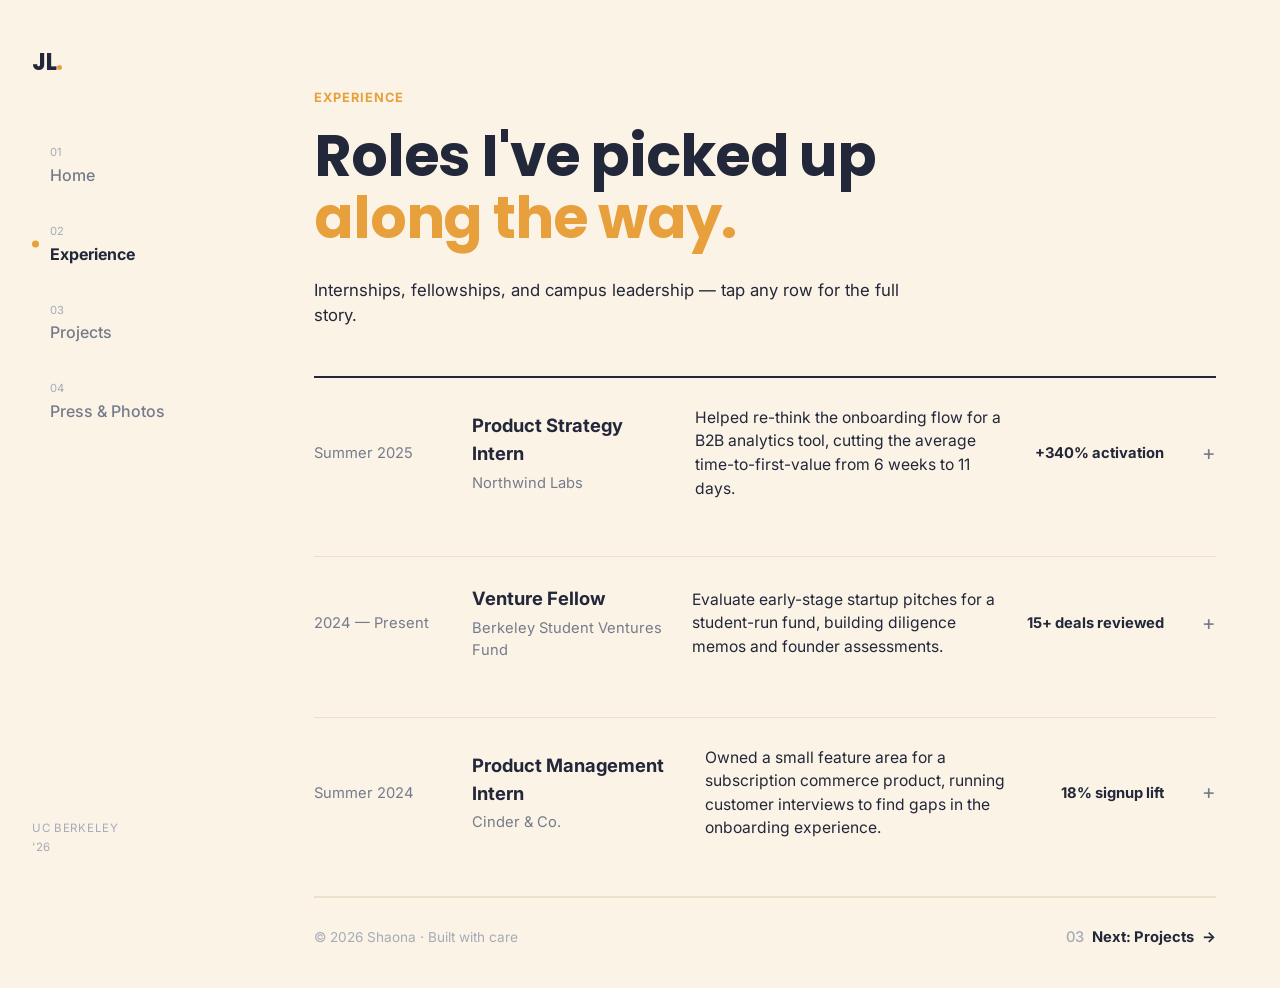
==== experience.html @ 195c4750 "Initial commit: personal site (Home, Experience, Projects, Press & Photos)" ====
<!DOCTYPE html>
<html lang="en">
<head>
<meta charset="UTF-8">
<meta name="viewport" content="width=device-width, initial-scale=1.0">
<title>Experience — Shaona</title>
<meta name="description" content="Internships, fellowships, and campus leadership roles.">
<link rel="preconnect" href="https://fonts.googleapis.com">
<link rel="preconnect" href="https://fonts.gstatic.com" crossorigin>
<link href="https://fonts.googleapis.com/css2?family=Poppins:wght@600;700;800&family=Inter:wght@400;500;600;700&display=swap" rel="stylesheet">
<link rel="stylesheet" href="css/style.css">
</head>
<body data-page="experience">

<a class="skip-link" href="#main-content">Skip to content</a>

<div id="sidebar-root"></div>

<main id="main-content">

  <section class="section">
    <p class="eyebrow">EXPERIENCE</p>
    <h1 class="section-heading-lg">
      Roles I've picked up<br>
      <span class="highlight">along the way.</span>
    </h1>
    <p class="section-sub">Internships, fellowships, and campus leadership — tap any row for the full story.</p>

    <div class="exp-table" role="list">

      <button class="exp-row" role="listitem" aria-expanded="false">
        <span class="exp-date">Summer 2025</span>
        <span class="exp-role">
          <span class="exp-title">Product Strategy Intern</span>
          <span class="exp-company">Northwind Labs</span>
        </span>
        <span class="exp-desc">Helped re-think the onboarding flow for a B2B analytics tool, cutting the average time-to-first-value from 6 weeks to 11 days.</span>
        <span class="exp-stat">+340% activation</span>
        <span class="exp-toggle" aria-hidden="true">+</span>
        <span class="exp-detail">
          Led discovery interviews with 20+ customers to map onboarding drop-off points, then
          partnered with design and engineering to ship a redesigned first-run experience.
          Presented findings and a rollout plan to the VP of Product.
        </span>
      </button>

      <button class="exp-row" role="listitem" aria-expanded="false">
        <span class="exp-date">2024 — Present</span>
        <span class="exp-role">
          <span class="exp-title">Venture Fellow</span>
          <span class="exp-company">Berkeley Student Ventures Fund</span>
        </span>
        <span class="exp-desc">Evaluate early-stage startup pitches for a student-run fund, building diligence memos and founder assessments.</span>
        <span class="exp-stat">15+ deals reviewed</span>
        <span class="exp-toggle" aria-hidden="true">+</span>
        <span class="exp-detail">
          Run first-round diligence on inbound applications, interview founding teams, and
          write investment memos presented to the fund's investment committee.
        </span>
      </button>

      <button class="exp-row" role="listitem" aria-expanded="false">
        <span class="exp-date">Summer 2024</span>
        <span class="exp-role">
          <span class="exp-title">Product Management Intern</span>
          <span class="exp-company">Cinder &amp; Co.</span>
        </span>
        <span class="exp-desc">Owned a small feature area for a subscription commerce product, running customer interviews to find gaps in the onboarding experience.</span>
        <span class="exp-stat">18% signup lift</span>
        <span class="exp-toggle" aria-hidden="true">+</span>
        <span class="exp-detail">
          Shipped an updated checkout flow after synthesizing 15 customer interviews into
          three prioritized fixes, working directly with a two-person engineering team.
        </span>
      </button>

    </div>

    <footer class="page-footer">
      <p>© <span id="year"></span> Shaona · Built with care</p>
      <a href="projects.html" class="next-page"><span class="num">03</span> Next: Projects <span aria-hidden="true">→</span></a>
    </footer>
  </section>

</main>

<div class="sidebar-overlay" id="sidebarOverlay"></div>

<script src="js/script.js"></script>
</body>
</html>
---- css/style.css ----
/* ==========================================================================
   Tokens
   ========================================================================== */
:root {
  --bg: #FAF3E6;
  --bg-card: #FFFFFF;
  --ink: #23273A;
  --ink-soft: #767B8C;
  --ink-faint: #A7ABB8;
  --accent: #E8A03C;
  --accent-tint: #F7E4C4;
  --border: #ECE1CC;
  --border-strong: #23273A;

  --font-display: 'Poppins', 'Segoe UI', sans-serif;
  --font-body: 'Inter', 'Segoe UI', sans-serif;

  --sidebar-w: 250px;
  --gutter: clamp(28px, 5vw, 96px);

  --radius-lg: 28px;
  --radius-md: 18px;
  --radius-sm: 12px;
  --radius-pill: 999px;
}

/* ==========================================================================
   Reset
   ========================================================================== */
*, *::before, *::after { box-sizing: border-box; }
html { scroll-behavior: smooth; }
body {
  margin: 0;
  background: var(--bg);
  color: var(--ink);
  font-family: var(--font-body);
  -webkit-font-smoothing: antialiased;
  line-height: 1.5;
}
img, svg { display: block; max-width: 100%; }
a { color: inherit; text-decoration: none; }
button { font: inherit; color: inherit; background: none; border: none; cursor: pointer; }
h1, h2, h3 { margin: 0; font-family: var(--font-display); }
p { margin: 0; }
ul { margin: 0; padding: 0; list-style: none; }

.skip-link {
  position: absolute;
  left: -9999px;
  top: 0;
  background: var(--ink);
  color: var(--bg);
  padding: 12px 20px;
  border-radius: 0 0 8px 0;
  z-index: 100;
}
.skip-link:focus { left: 0; }

:focus-visible {
  outline: 2px solid var(--ink);
  outline-offset: 3px;
  border-radius: 4px;
}

@media (prefers-reduced-motion: reduce) {
  html { scroll-behavior: auto; }
  * { animation-duration: 0.01ms !important; transition-duration: 0.01ms !important; }
}

/* ==========================================================================
   Sidebar
   ========================================================================== */
.sidebar {
  position: fixed;
  top: 0;
  left: 0;
  width: var(--sidebar-w);
  height: 100vh;
  padding: 44px 32px;
  display: flex;
  flex-direction: column;
  justify-content: space-between;
  z-index: 40;
}

.sidebar-top { display: flex; flex-direction: column; gap: 64px; }

.logo {
  font-family: var(--font-display);
  font-weight: 700;
  font-size: 1.5rem;
  letter-spacing: -0.02em;
}
.logo .dot { color: var(--accent); }

.side-nav { display: flex; flex-direction: column; gap: 36px; }

.nav-item {
  position: relative;
  display: flex;
  align-items: center;
  gap: 14px;
  padding-left: 18px;
}

.nav-bullet {
  position: absolute;
  left: 0;
  top: 50%;
  transform: translateY(-50%);
  width: 7px;
  height: 7px;
  border-radius: 50%;
  background: transparent;
  transition: background 0.2s ease;
}
.nav-item.active .nav-bullet { background: var(--accent); }

.nav-text { display: flex; flex-direction: column; gap: 2px; }
.nav-num {
  font-size: 0.7rem;
  color: var(--ink-faint);
  letter-spacing: 0.04em;
}
.nav-label {
  font-size: 1rem;
  color: var(--ink-soft);
  font-weight: 500;
  transition: color 0.2s ease;
}
.nav-item.active .nav-label { color: var(--ink); font-weight: 700; }
.nav-item:hover .nav-label { color: var(--ink); }

.sidebar-footer {
  font-size: 0.72rem;
  color: var(--ink-faint);
  letter-spacing: 0.06em;
  line-height: 1.6;
}

.sidebar-overlay { display: none; }

/* ==========================================================================
   Mobile nav toggle
   ========================================================================== */
.mobile-toggle {
  display: none;
  position: fixed;
  top: 20px;
  right: 20px;
  z-index: 60;
  width: 44px;
  height: 44px;
  border-radius: 50%;
  background: var(--bg-card);
  border: 1px solid var(--border);
  flex-direction: column;
  align-items: center;
  justify-content: center;
  gap: 5px;
  box-shadow: 0 4px 14px rgba(35,39,58,0.08);
}
.mobile-toggle span {
  width: 18px;
  height: 2px;
  background: var(--ink);
  border-radius: 2px;
  transition: transform 0.25s ease, opacity 0.25s ease;
}
.mobile-toggle[aria-expanded="true"] span:nth-child(1) { transform: translateY(7px) rotate(45deg); }
.mobile-toggle[aria-expanded="true"] span:nth-child(2) { opacity: 0; }
.mobile-toggle[aria-expanded="true"] span:nth-child(3) { transform: translateY(-7px) rotate(-45deg); }

/* ==========================================================================
   Main / sections
   ========================================================================== */
main { margin-left: var(--sidebar-w); }

.section {
  padding: 88px var(--gutter) 0;
  min-height: 100vh;
  display: flex;
  flex-direction: column;
  justify-content: flex-start;
}

.eyebrow {
  font-size: 0.8rem;
  font-weight: 700;
  letter-spacing: 0.08em;
  color: var(--accent);
  margin-bottom: 18px;
}

.highlight { color: var(--accent); }

/* ==========================================================================
   Hero
   ========================================================================== */
.hero-grid {
  display: grid;
  grid-template-columns: 1.15fr 0.85fr;
  gap: clamp(32px, 6vw, 90px);
  align-items: center;
}

.hero-heading {
  font-size: clamp(2.6rem, 5vw, 4.4rem);
  font-weight: 700;
  line-height: 1.06;
  letter-spacing: -0.02em;
  margin-bottom: 32px;
}

.hero-body {
  font-size: 1.08rem;
  color: var(--ink);
  max-width: 46ch;
  margin-bottom: 18px;
}
.hero-body:last-of-type { margin-bottom: 34px; }

.hero-actions { display: flex; flex-wrap: wrap; gap: 14px; }

.hero-image .placeholder-img.portrait {
  aspect-ratio: 3 / 4;
  border-radius: var(--radius-lg);
}

.placeholder-img {
  background: linear-gradient(155deg, #EFE2C4 0%, #E3D2AC 100%);
  color: #B99A5B;
  display: flex;
  flex-direction: column;
  align-items: center;
  justify-content: center;
  gap: 12px;
  text-align: center;
  font-size: 0.82rem;
  padding: 20px;
  overflow: hidden;
}
.placeholder-img svg { width: 40px; height: 40px; }

/* ==========================================================================
   Buttons
   ========================================================================== */
.btn {
  display: inline-flex;
  align-items: center;
  gap: 8px;
  padding: 15px 26px;
  border-radius: var(--radius-pill);
  font-weight: 700;
  font-size: 0.95rem;
  transition: transform 0.15s ease, box-shadow 0.15s ease, background 0.15s ease;
  white-space: nowrap;
}
.btn:hover { transform: translateY(-1px); }

.btn-primary {
  background: var(--accent);
  color: #2B2107;
}
.btn-primary:hover { box-shadow: 0 8px 20px rgba(232,160,60,0.35); }

.btn-outline {
  background: transparent;
  border: 1.5px solid var(--border);
  color: var(--ink);
}
.btn-outline:hover { border-color: var(--ink); }

.btn-sm { padding: 11px 20px; font-size: 0.88rem; }
.play { font-size: 0.7rem; }

.link-icon {
  display: inline-flex;
  align-items: center;
  gap: 8px;
  font-weight: 600;
  font-size: 0.9rem;
  color: var(--ink);
  padding: 11px 6px;
}
.link-icon:hover { color: var(--accent); }

/* ==========================================================================
   "What's here" cards
   ========================================================================== */
.whats-here { margin-top: clamp(64px, 10vh, 130px); }

.section-heading {
  font-size: clamp(1.8rem, 3vw, 2.5rem);
  font-weight: 700;
  letter-spacing: -0.01em;
  margin-bottom: 40px;
  max-width: 16ch;
}

.card-grid {
  display: grid;
  grid-template-columns: repeat(3, 1fr);
  gap: 22px;
}

.info-card {
  background: var(--bg-card);
  border: 1px solid var(--border);
  border-radius: var(--radius-md);
  padding: 32px 28px;
  transition: transform 0.2s ease, box-shadow 0.2s ease, border-color 0.2s ease;
}
.info-card:hover {
  transform: translateY(-4px);
  box-shadow: 0 16px 30px rgba(35,39,58,0.07);
  border-color: transparent;
}
.card-num {
  display: block;
  font-family: var(--font-display);
  font-weight: 700;
  font-size: 1.6rem;
  margin-bottom: 18px;
}
.info-card h3 { font-size: 1.2rem; font-weight: 700; margin-bottom: 10px; }
.info-card p { color: var(--ink-soft); font-size: 0.95rem; }

/* ==========================================================================
   Section headings (shared: experience / projects / press)
   ========================================================================== */
.section-heading-lg {
  font-size: clamp(2.4rem, 4.6vw, 3.6rem);
  font-weight: 700;
  line-height: 1.08;
  letter-spacing: -0.02em;
  margin-bottom: 28px;
}

.section-sub {
  font-size: 1.05rem;
  color: var(--ink);
  max-width: 56ch;
  margin-bottom: 48px;
}

/* ==========================================================================
   Experience table
   ========================================================================== */
.exp-table { border-top: 2px solid var(--border-strong); }

.exp-row {
  width: 100%;
  display: grid;
  grid-template-columns: 130px 1fr 1.6fr auto 24px;
  gap: 28px;
  align-items: center;
  padding: 28px 0;
  border-bottom: 1px solid var(--border);
  text-align: left;
  cursor: pointer;
}

.exp-date { font-size: 0.92rem; color: var(--ink-soft); }

.exp-role { display: flex; flex-direction: column; gap: 4px; }
.exp-title { font-weight: 700; font-size: 1.15rem; }
.exp-company { color: var(--ink-soft); font-size: 0.92rem; }

.exp-desc { color: var(--ink); font-size: 0.98rem; }

.exp-stat {
  font-weight: 700;
  font-size: 0.92rem;
  white-space: nowrap;
  justify-self: end;
}

.exp-toggle {
  font-size: 1.3rem;
  color: var(--ink-soft);
  font-weight: 400;
  line-height: 1;
  transition: transform 0.25s ease;
  justify-self: end;
}
.exp-row[aria-expanded="true"] .exp-toggle { transform: rotate(45deg); color: var(--accent); }

.exp-detail {
  grid-column: 1 / -1;
  max-height: 0;
  overflow: hidden;
  color: var(--ink-soft);
  font-size: 0.95rem;
  line-height: 1.6;
  transition: max-height 0.3s ease, padding-top 0.3s ease;
}
.exp-row[aria-expanded="true"] .exp-detail {
  max-height: 200px;
  padding-top: 16px;
}

/* ==========================================================================
   Projects
   ========================================================================== */
.project-grid {
  display: grid;
  grid-template-columns: repeat(2, 1fr);
  gap: 24px;
}

.project-card {
  background: var(--bg-card);
  border: 1px solid var(--border);
  border-radius: var(--radius-lg);
  padding: 40px;
  display: flex;
  flex-direction: column;
}

.project-card h3 { font-size: 1.7rem; font-weight: 700; margin-bottom: 10px; }
.project-tagline { color: var(--accent); font-weight: 600; font-size: 1.02rem; margin-bottom: 18px; }
.project-desc { color: var(--ink-soft); font-size: 0.98rem; margin-bottom: 26px; }

.tag-row { display: flex; flex-wrap: wrap; gap: 10px; margin-bottom: 26px; }
.tag {
  background: var(--bg);
  border: 1px solid var(--border);
  border-radius: var(--radius-pill);
  padding: 7px 16px;
  font-size: 0.82rem;
  color: var(--ink-soft);
  font-weight: 500;
}

.project-actions {
  display: flex;
  align-items: center;
  gap: 8px;
  padding-top: 24px;
  border-top: 1px solid var(--border);
  margin-top: auto;
}

/* ==========================================================================
   Press & Photos
   ========================================================================== */
.filter-row { display: flex; gap: 12px; margin-bottom: 40px; }

.filter-pill {
  padding: 10px 22px;
  border-radius: var(--radius-pill);
  border: 1.5px solid var(--border);
  font-weight: 600;
  font-size: 0.92rem;
  color: var(--ink-soft);
  transition: all 0.2s ease;
}
.filter-pill.active { background: var(--accent); border-color: var(--accent); color: #2B2107; }
.filter-pill:not(.active):hover { border-color: var(--ink); color: var(--ink); }

.press-grid {
  display: grid;
  grid-template-columns: repeat(3, 1fr);
  gap: 20px;
}

.press-item {
  position: relative;
  display: block;
  transition: transform 0.2s ease;
}
.press-item:hover { transform: translateY(-4px); }

.press-item .placeholder-img.press-img {
  aspect-ratio: 4 / 5;
  border-radius: var(--radius-md);
}

.press-tag {
  position: absolute;
  top: 14px;
  left: 14px;
  background: rgba(35,39,58,0.75);
  color: #fff;
  font-size: 0.7rem;
  font-weight: 700;
  letter-spacing: 0.05em;
  text-transform: uppercase;
  padding: 6px 12px;
  border-radius: var(--radius-pill);
  z-index: 2;
}

.press-title {
  display: block;
  margin-top: 12px;
  font-size: 0.9rem;
  font-weight: 600;
  color: var(--ink-soft);
}

.press-item[hidden] { display: none; }

/* ==========================================================================
   Footer
   ========================================================================== */
.page-footer {
  margin-top: auto;
  padding: 28px 0 40px;
  border-top: 1px solid var(--border);
  color: var(--ink-faint);
  font-size: 0.85rem;
  display: flex;
  align-items: center;
  justify-content: space-between;
  gap: 16px;
  flex-wrap: wrap;
}

.next-page {
  display: inline-flex;
  align-items: center;
  gap: 8px;
  font-weight: 700;
  color: var(--ink);
  font-size: 0.92rem;
  transition: gap 0.2s ease, color 0.2s ease;
}
.next-page:hover { gap: 12px; color: var(--accent); }
.next-page .num { color: var(--ink-faint); font-weight: 500; }

/* ==========================================================================
   Responsive
   ========================================================================== */
@media (max-width: 1080px) {
  .hero-grid { grid-template-columns: 1fr; }
  .hero-image { order: -1; max-width: 360px; }
  .card-grid { grid-template-columns: 1fr 1fr; }
  .project-grid { grid-template-columns: 1fr; }
  .press-grid { grid-template-columns: repeat(2, 1fr); }
}

@media (max-width: 860px) {
  :root { --sidebar-w: 0px; }

  .mobile-toggle { display: flex; }

  .sidebar {
    left: 0;
    width: min(280px, 78vw);
    background: var(--bg);
    border-right: 1px solid var(--border);
    transform: translateX(-100%);
    transition: transform 0.3s ease;
  }
  .sidebar.open { transform: translateX(0); }

  .sidebar-overlay {
    display: block;
    position: fixed;
    inset: 0;
    background: rgba(35,39,58,0.35);
    z-index: 30;
    opacity: 0;
    pointer-events: none;
    transition: opacity 0.3s ease;
  }
  .sidebar-overlay.visible { opacity: 1; pointer-events: auto; }

  main { margin-left: 0; }
  .section { padding: 88px 24px 64px; }

  .card-grid { grid-template-columns: 1fr; }
  .exp-row {
    grid-template-columns: 1fr auto;
    grid-template-areas:
      "date toggle"
      "role role"
      "desc desc"
      "stat stat";
    row-gap: 8px;
  }
  .exp-date { grid-area: date; }
  .exp-toggle { grid-area: toggle; }
  .exp-role { grid-area: role; }
  .exp-desc { grid-area: desc; }
  .exp-stat { grid-area: stat; justify-self: start; }
  .press-grid { grid-template-columns: 1fr 1fr; }
}

@media (max-width: 520px) {
  .hero-actions { flex-direction: column; align-items: stretch; }
  .press-grid { grid-template-columns: 1fr; }
}
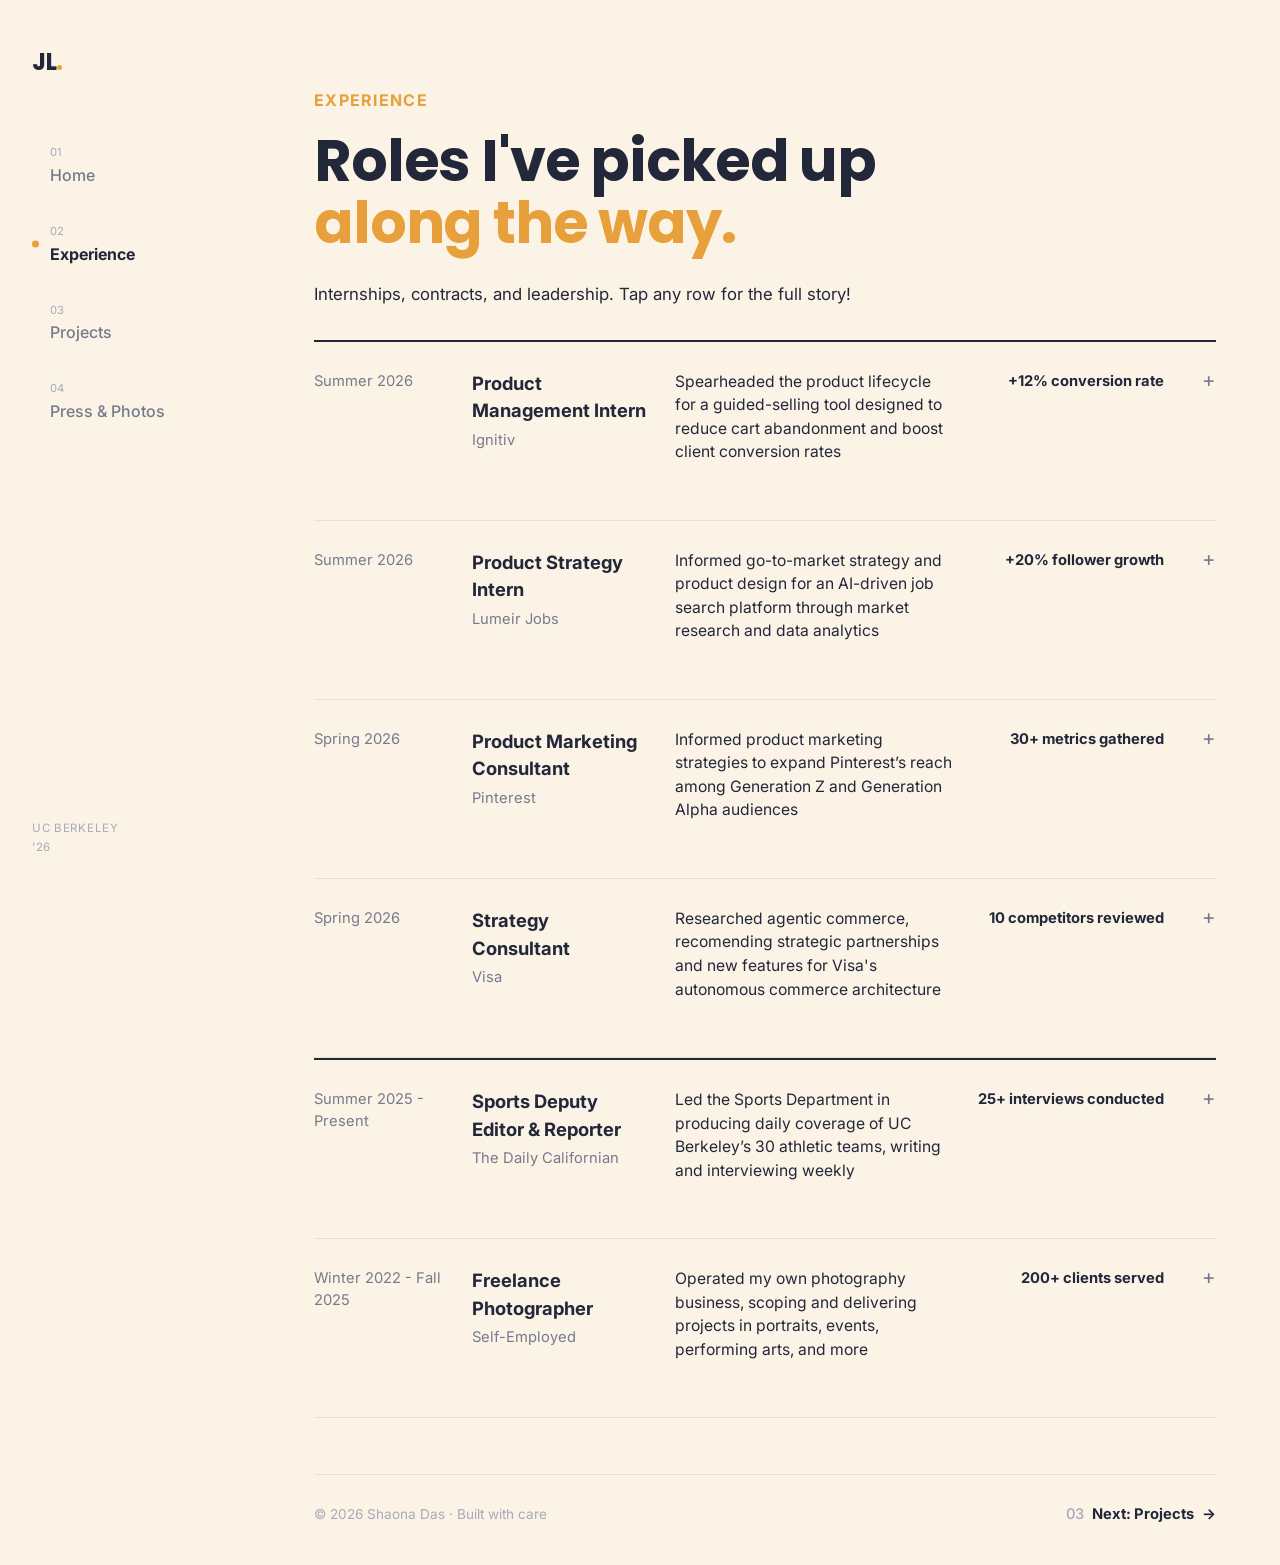
==== commit 431ef44d: "Add photos and site edits" ====
--- a/experience.html
+++ b/experience.html
@@ -24,60 +24,116 @@
       Roles I've picked up<br>
       <span class="highlight">along the way.</span>
     </h1>
-    <p class="section-sub">Internships, fellowships, and campus leadership — tap any row for the full story.</p>
+    <p class="section-sub">Internships, contracts, and leadership. Tap any row for the full story!</p>
 
     <div class="exp-table" role="list">
 
       <button class="exp-row" role="listitem" aria-expanded="false">
-        <span class="exp-date">Summer 2025</span>
+        <span class="exp-date">Summer 2026</span>
         <span class="exp-role">
-          <span class="exp-title">Product Strategy Intern</span>
-          <span class="exp-company">Northwind Labs</span>
+          <span class="exp-title">Product Management Intern</span>
+          <span class="exp-company">Ignitiv</span>
         </span>
-        <span class="exp-desc">Helped re-think the onboarding flow for a B2B analytics tool, cutting the average time-to-first-value from 6 weeks to 11 days.</span>
-        <span class="exp-stat">+340% activation</span>
+        <span class="exp-desc">Spearheaded the product lifecycle for a guided-selling tool designed to reduce cart abandonment and boost client conversion rates</span>
+        <span class="exp-stat">+12% conversion rate</span>
         <span class="exp-toggle" aria-hidden="true">+</span>
         <span class="exp-detail">
-          Led discovery interviews with 20+ customers to map onboarding drop-off points, then
-          partnered with design and engineering to ship a redesigned first-run experience.
-          Presented findings and a rollout plan to the VP of Product.
+          Leveraged web-scraping and NLP to synthesize customer pain points, and analyzed 10+ home improvement retailers and AI sales tools. 
+          Defined product strategy and use cases for a guided-selling agent, outlining agent capabilities, user flows, and success metrics in a PRD. 
+          Presented findings and rollout plan to client.
         </span>
       </button>
 
       <button class="exp-row" role="listitem" aria-expanded="false">
-        <span class="exp-date">2024 — Present</span>
+        <span class="exp-date">Summer 2026</span>
         <span class="exp-role">
-          <span class="exp-title">Venture Fellow</span>
-          <span class="exp-company">Berkeley Student Ventures Fund</span>
+          <span class="exp-title">Product Strategy Intern</span>
+          <span class="exp-company">Lumeir Jobs</span>
         </span>
-        <span class="exp-desc">Evaluate early-stage startup pitches for a student-run fund, building diligence memos and founder assessments.</span>
-        <span class="exp-stat">15+ deals reviewed</span>
+        <span class="exp-desc">Informed go-to-market strategy and product design for an AI-driven job search platform through market research and data analytics</span>
+        <span class="exp-stat">+20% follower growth</span>
         <span class="exp-toggle" aria-hidden="true">+</span>
         <span class="exp-detail">
-          Run first-round diligence on inbound applications, interview founding teams, and
-          write investment memos presented to the fund's investment committee.
+          Shaped product design and go-to-market strategy for an AI-driven job search platform through market and data security research, identifying target users’ preferences. 
+          Proposed UX recommendations informed by reviewing 50+ sources, conducting 25+ insight interviews, and synthesizing data. 
+          Scaled beta user base through digital marketing spanning five platforms.
         </span>
       </button>
 
       <button class="exp-row" role="listitem" aria-expanded="false">
-        <span class="exp-date">Summer 2024</span>
+        <span class="exp-date">Spring 2026</span>
         <span class="exp-role">
-          <span class="exp-title">Product Management Intern</span>
-          <span class="exp-company">Cinder &amp; Co.</span>
+          <span class="exp-title">Product Marketing Consultant</span>
+          <span class="exp-company">Pinterest</span>
         </span>
-        <span class="exp-desc">Owned a small feature area for a subscription commerce product, running customer interviews to find gaps in the onboarding experience.</span>
-        <span class="exp-stat">18% signup lift</span>
+        <span class="exp-desc">Informed product marketing strategies to expand Pinterest’s reach among Generation Z and Generation Alpha audiences</span>
+        <span class="exp-stat">30+ metrics gathered</span>
         <span class="exp-toggle" aria-hidden="true">+</span>
         <span class="exp-detail">
-          Shipped an updated checkout flow after synthesizing 15 customer interviews into
-          three prioritized fixes, working directly with a two-person engineering team.
+          Developed three data-backed marketing campaigns using Figma to grow Pinterest’s active user base by a projected 20%. 
+          Mapped app journeys, churn triggers, audience preferences, target user habits, and more across varying demographics by conducting 50+ insight interviews and a 300+ respondent survey. 
+          Proposed marketing recommendations to Pinterest executives. (via CMG Strategy Consulting)
+        </span>
+      </button>
+
+      <button class="exp-row" role="listitem" aria-expanded="false">
+        <span class="exp-date">Spring 2026</span>
+        <span class="exp-role">
+          <span class="exp-title">Strategy Consultant</span>
+          <span class="exp-company">Visa</span>
+        </span>
+        <span class="exp-desc">Researched agentic commerce, recomending strategic partnerships and new features for Visa's autonomous commerce architecture</span>
+        <span class="exp-stat">10 competitors reviewed</span>
+        <span class="exp-toggle" aria-hidden="true">+</span>
+        <span class="exp-detail">
+          Researched agentic commerce architecture, including API and MCP server structures and security risks surrounding AI hallucinations. 
+          Benchmarked Visa's infrastructure against competitors like OpenAI, conducting market analysis to identify positioning opportunities. 
+          Delivered recommendations on partnerships and market trajectory, informing Visa's adoption of emerging trends in agentic commerce. (via CMG Strategy Consulting)
+        </span>
+      </button>
+
+    </div>
+
+     <div class="exp-table" role="list">
+
+      <button class="exp-row" role="listitem" aria-expanded="false">
+        <span class="exp-date">Summer 2025 - Present</span>
+        <span class="exp-role">
+          <span class="exp-title">Sports Deputy Editor & Reporter</span>
+          <span class="exp-company">The Daily Californian</span>
+        </span>
+        <span class="exp-desc">Led the Sports Department in producing daily coverage of UC Berkeley’s 30 athletic teams, writing and interviewing weekly</span>
+        <span class="exp-stat">25+ interviews conducted</span>
+        <span class="exp-toggle" aria-hidden="true">+</span>
+        <span class="exp-detail">
+          Led a team of 40 writers covering 30 sports teams, editing 5-7 articles daily, facilitating weekly meetings, and planning publish schedules. 
+          Directed football coverage strategy; planned 7 special print game-day issues, managing content, editing, and promotional strategy. 
+          Wrote weekly articles across multiple beats; interviewed 30+ athletes, coaches, and officials; worked under 1-2 day turnaround times.
+        </span>
+      </button>
+
+      <button class="exp-row" role="listitem" aria-expanded="false">
+        <span class="exp-date">Winter 2022 - Fall 2025</span>
+        <span class="exp-role">
+          <span class="exp-title">Freelance Photographer</span>
+          <span class="exp-company">Self-Employed</span>
+        </span>
+        <span class="exp-desc">Operated my own photography business, scoping and delivering projects in portraits, events, performing arts, and more</span>
+        <span class="exp-stat">200+ clients served</span>
+        <span class="exp-toggle" aria-hidden="true">+</span>
+        <span class="exp-detail">
+          Founded and operated an independent photography business; generated leads, customized experiences, and executed 200+ projects. 
+          Generated $15,000 in revenue by developing a dynamic pricing model based on unique customer budgets, labor costs, and service type. 
+          Built and maintained a full-stack website with an interactive scheduling feature for client bookings. 
+          Utilized social media marketing to scale business.
+
         </span>
       </button>
 
     </div>
 
     <footer class="page-footer">
-      <p>© <span id="year"></span> Shaona · Built with care</p>
+      <p>© <span id="year"></span> Shaona Das · Built with care</p>
       <a href="projects.html" class="next-page"><span class="num">03</span> Next: Projects <span aria-hidden="true">→</span></a>
     </footer>
   </section>
--- a/css/style.css
+++ b/css/style.css
@@ -185,7 +185,7 @@
 }
 
 .eyebrow {
-  font-size: 0.8rem;
+  font-size: 1.0rem;
   font-weight: 700;
   letter-spacing: 0.08em;
   color: var(--accent);
@@ -200,7 +200,7 @@
 .hero-grid {
   display: grid;
   grid-template-columns: 1.15fr 0.85fr;
-  gap: clamp(32px, 6vw, 90px);
+  gap: clamp(32px, 6vw, 60px);
   align-items: center;
 }
 
@@ -222,9 +222,13 @@
 
 .hero-actions { display: flex; flex-wrap: wrap; gap: 14px; }
 
-.hero-image .placeholder-img.portrait {
+
+.portrait-img {
+  width: 100%;
   aspect-ratio: 3 / 4;
-  border-radius: var(--radius-lg);
+  object-fit: cover;
+  border-radius: var(--radius-lg);   /* ← this */
+  ...
 }
 
 .placeholder-img {
@@ -294,7 +298,7 @@
   font-size: clamp(1.8rem, 3vw, 2.5rem);
   font-weight: 700;
   letter-spacing: -0.01em;
-  margin-bottom: 40px;
+  margin-bottom: 32px;
   max-width: 16ch;
 }
 
@@ -341,7 +345,7 @@
   font-size: 1.05rem;
   color: var(--ink);
   max-width: 56ch;
-  margin-bottom: 48px;
+  margin-bottom: 32px;
 }
 
 /* ==========================================================================
@@ -352,14 +356,15 @@
 .exp-row {
   width: 100%;
   display: grid;
-  grid-template-columns: 130px 1fr 1.6fr auto 24px;
+  grid-template-columns: 130px 1fr 1.6fr 180px 24px;
   gap: 28px;
-  align-items: center;
+  align-items: start;
   padding: 28px 0;
   border-bottom: 1px solid var(--border);
   text-align: left;
   cursor: pointer;
 }
+
 
 .exp-date { font-size: 0.92rem; color: var(--ink-soft); }
 
@@ -472,6 +477,13 @@
 }
 .press-item:hover { transform: translateY(-4px); }
 
+.press-photo-img {
+  width: 100%;
+  aspect-ratio: 4 / 5;
+  object-fit: cover;
+  border-radius: var(--radius-md);
+}
+
 .press-item .placeholder-img.press-img {
   aspect-ratio: 4 / 5;
   border-radius: var(--radius-md);
@@ -500,13 +512,34 @@
   color: var(--ink-soft);
 }
 
+.press-links {
+  display: flex;
+  align-items: center;
+  gap: 10px;
+  font-size: 0.92rem;
+  font-weight: 600;
+  color: var(--ink-soft);
+  margin-bottom: 40px;
+}
+.press-links a {
+  color: var(--ink);
+  text-decoration: underline;
+  text-decoration-color: var(--border);
+  text-underline-offset: 3px;
+  transition: color 0.2s ease, text-decoration-color 0.2s ease;
+}
+.press-links a:hover {
+  color: var(--accent);
+  text-decoration-color: var(--accent);
+}
+
 .press-item[hidden] { display: none; }
 
 /* ==========================================================================
    Footer
    ========================================================================== */
 .page-footer {
-  margin-top: auto;
+  margin-top: 56px;
   padding: 28px 0 40px;
   border-top: 1px solid var(--border);
   color: var(--ink-faint);
@@ -581,6 +614,7 @@
       "stat stat";
     row-gap: 8px;
   }
+
   .exp-date { grid-area: date; }
   .exp-toggle { grid-area: toggle; }
   .exp-role { grid-area: role; }
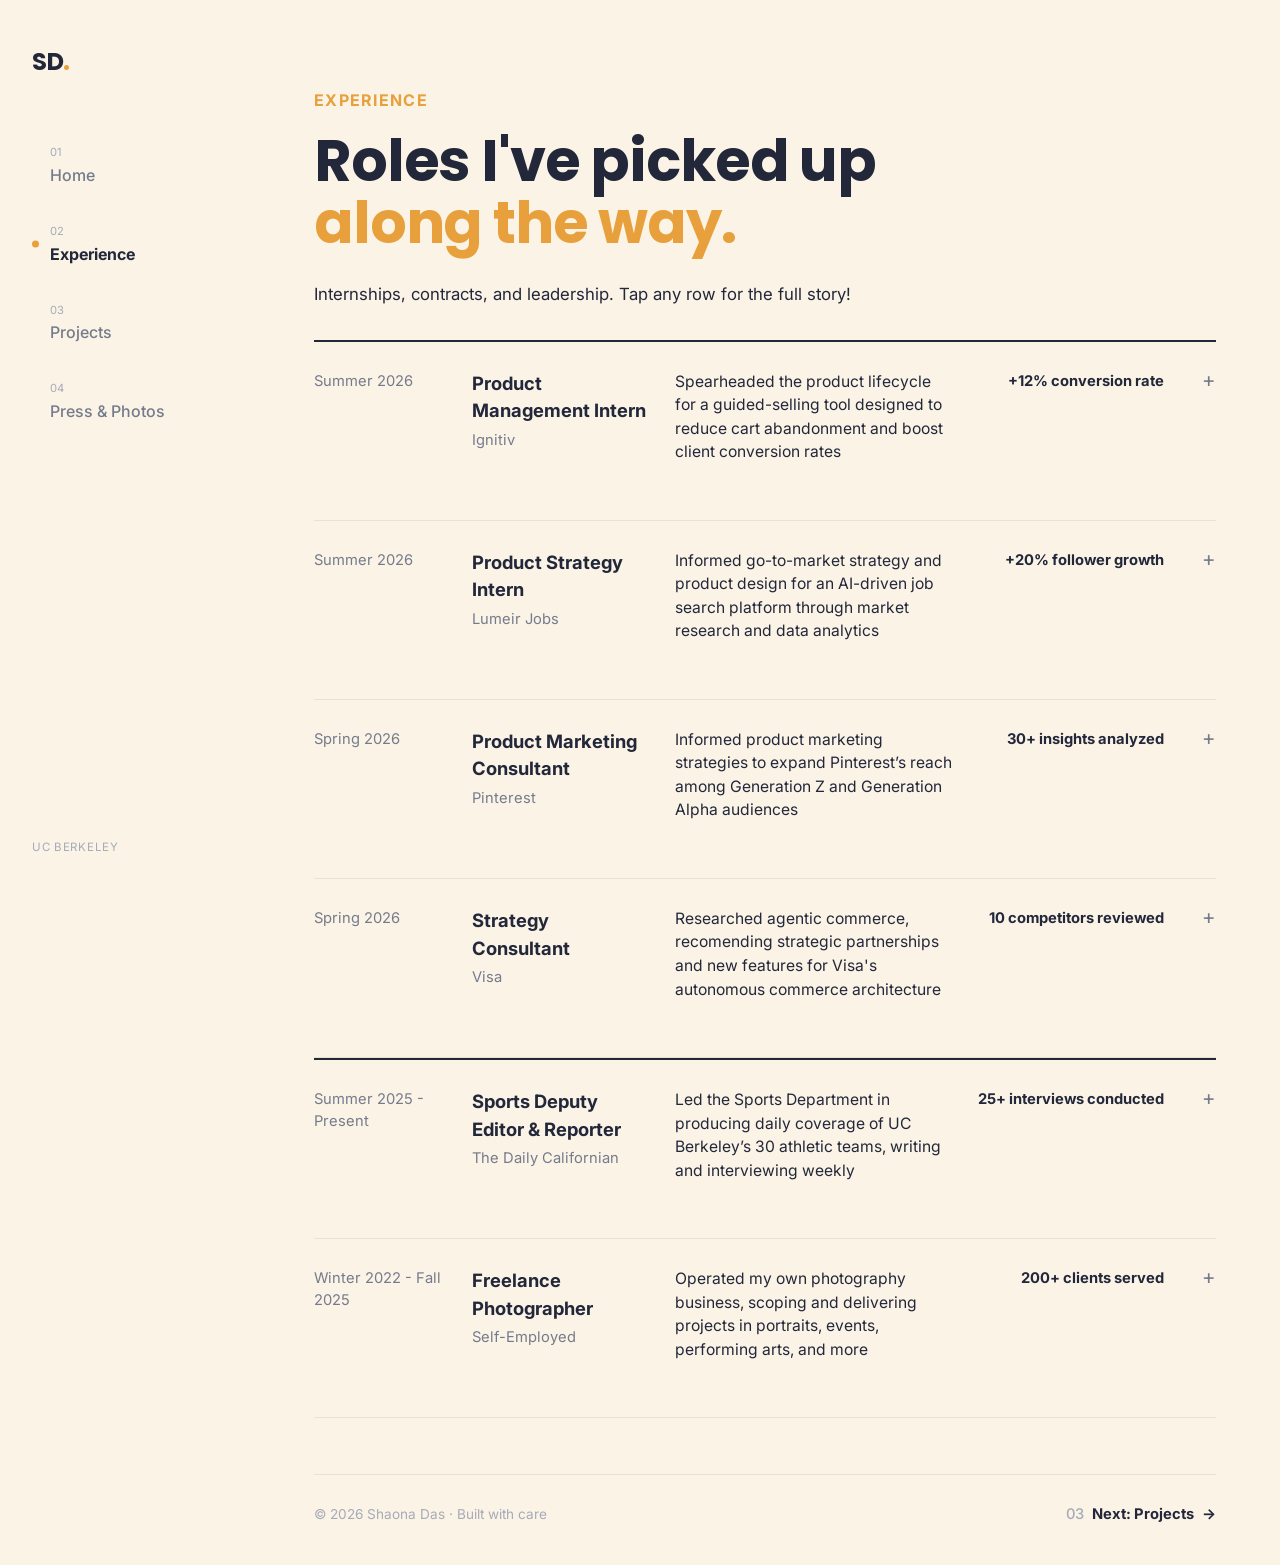
==== commit 478a5d03: "Update experience.html" ====
--- a/experience.html
+++ b/experience.html
@@ -67,7 +67,7 @@
           <span class="exp-company">Pinterest</span>
         </span>
         <span class="exp-desc">Informed product marketing strategies to expand Pinterest’s reach among Generation Z and Generation Alpha audiences</span>
-        <span class="exp-stat">30+ metrics gathered</span>
+        <span class="exp-stat">30+ insights analyzed</span>
         <span class="exp-toggle" aria-hidden="true">+</span>
         <span class="exp-detail">
           Developed three data-backed marketing campaigns using Figma to grow Pinterest’s active user base by a projected 20%. 
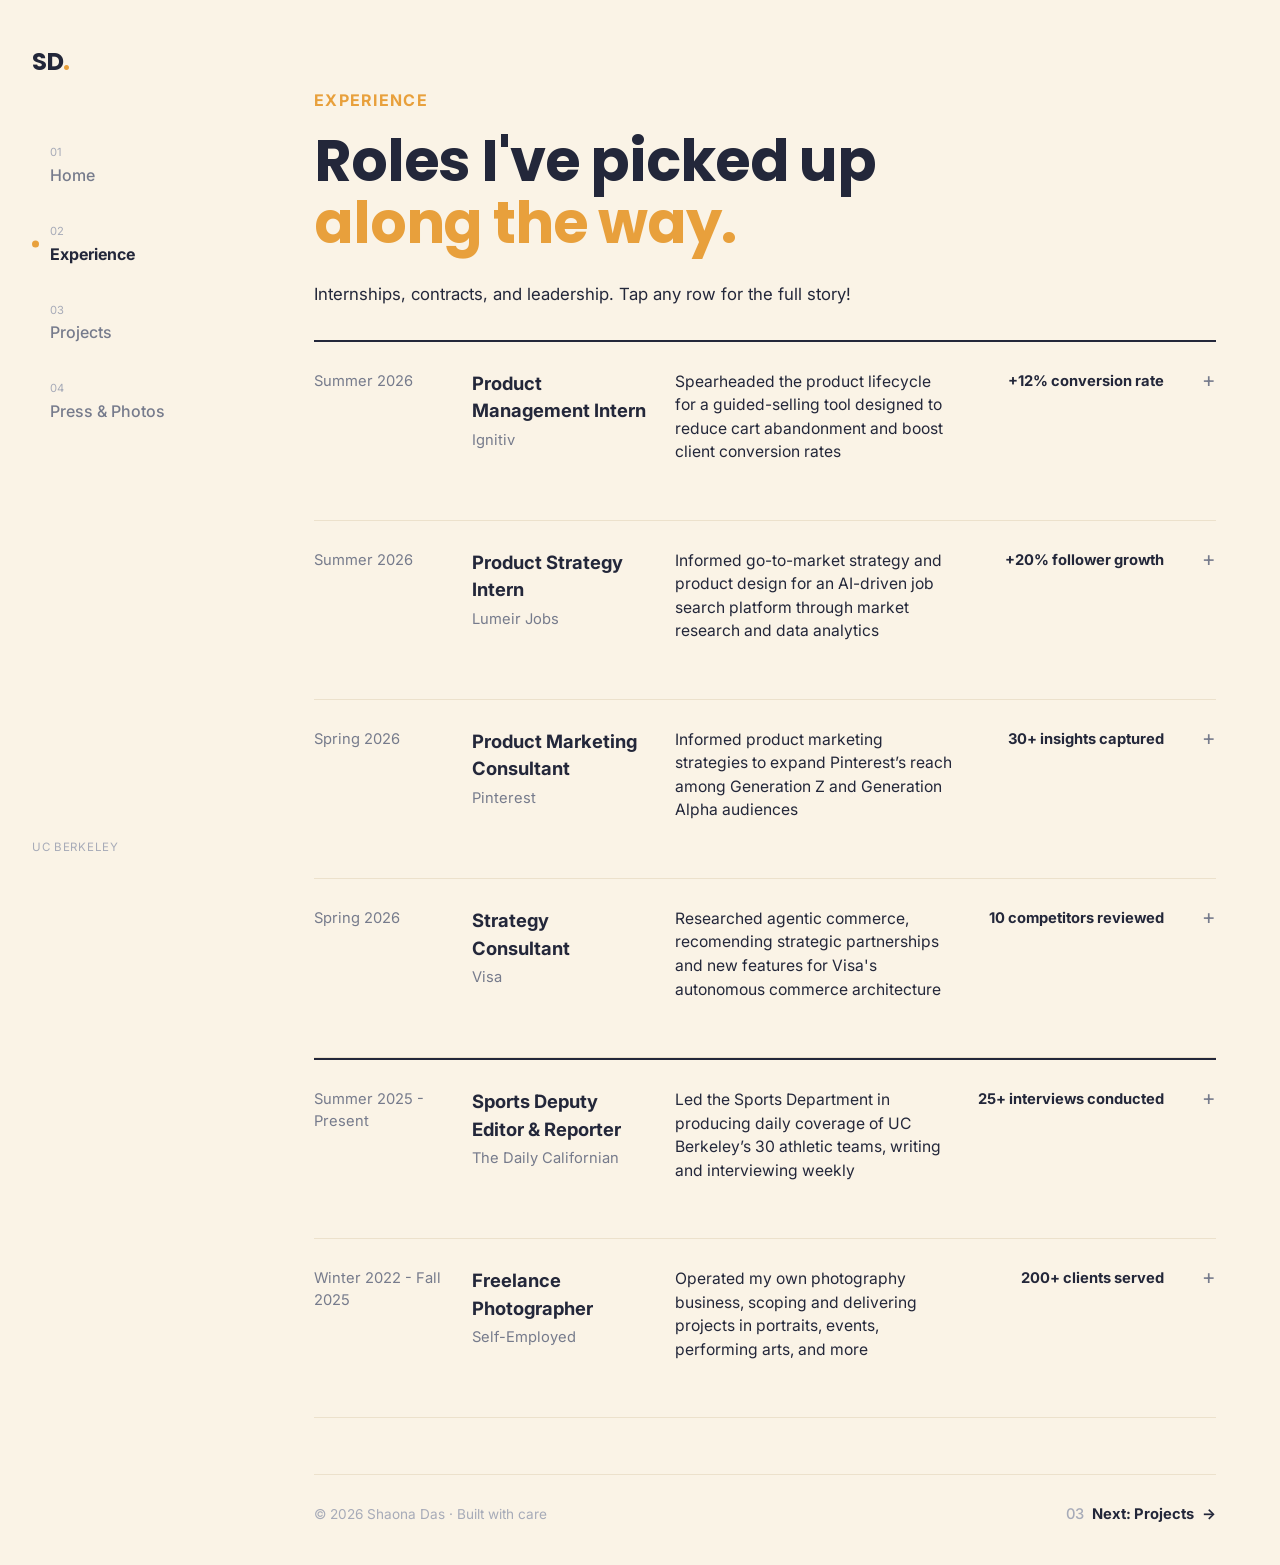
==== commit dbfa65c1: "Update experience.html" ====
--- a/experience.html
+++ b/experience.html
@@ -67,7 +67,7 @@
           <span class="exp-company">Pinterest</span>
         </span>
         <span class="exp-desc">Informed product marketing strategies to expand Pinterest’s reach among Generation Z and Generation Alpha audiences</span>
-        <span class="exp-stat">30+ insights analyzed</span>
+        <span class="exp-stat">30+ insights captured</span>
         <span class="exp-toggle" aria-hidden="true">+</span>
         <span class="exp-detail">
           Developed three data-backed marketing campaigns using Figma to grow Pinterest’s active user base by a projected 20%. 
